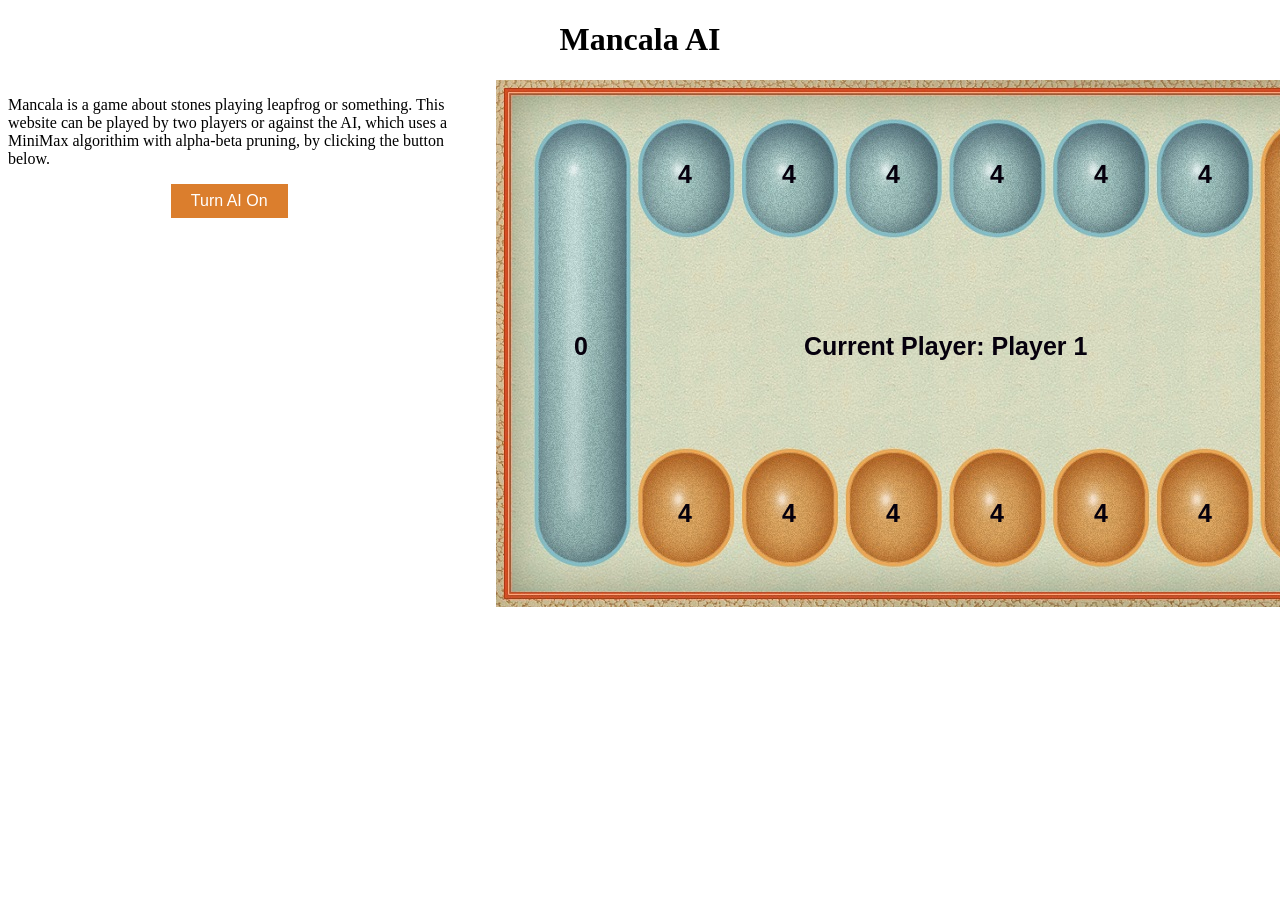
==== index.html @ ed402435 "Rename Mancala.html to index.html" ====
<!DOCTYPE html>
<html lang="en">
    <head>
        <title>
            Mancala AI
        </title>
        <script src="mancala.js"></script>
        <link rel="stylesheet" type="text/css" href="mancala.css">
    </head>
    <body>
        <h1 style="text-align:center;">
            Mancala AI
        </h1>
        <div class="row">
            <div class="column left"> <p>
                Mancala is a game about stones playing leapfrog or something. This website can be played by two players
                or against the AI, which uses a MiniMax algorithim with alpha-beta pruning, by clicking the button below. 
            </p>
            <button onclick="return AIButton()"><span id="AIButton"></span></button>
            <p>
                <div><span id="moves"></span></div>
            </p>
        </div>
            <div class="column right">
                <div class="imageContainer">
                <img src="Mancala Board.jpg" usemap="#board">
                <div class="caption current"><span id="currentPlayer"></span></div>
                <div class="caption p10"><span id="00" onclick="return Validate(board,0,0,score)"></span></div>
                <div class="caption p11"><span id="01" onclick="return Validate(board,0,1,score)"></span></div>
                <div class="caption p12"><span id="02" onclick="return Validate(board,0,2,score)"></span></div>
                <div class="caption p13"><span id="03" onclick="return Validate(board,0,3,score)"></span></div>
                <div class="caption p14"><span id="04" onclick="return Validate(board,0,4,score)"></span></div>
                <div class="caption p15"><span id="05" onclick="return Validate(board,0,5,score)"></span></div>
                <div class="caption p1s"><span id="1s"></span></div>
                <div class="caption p20"><span id="10" onclick="return Validate(board,1,0,score)"></span></div>
                <div class="caption p21"><span id="11" onclick="return Validate(board,1,1,score)"></span></div>
                <div class="caption p22"><span id="12" onclick="return Validate(board,1,2,score)"></span></div>
                <div class="caption p23"><span id="13" onclick="return Validate(board,1,3,score)"></span></div>
                <div class="caption p24"><span id="14" onclick="return Validate(board,1,4,score)"></span></div>
                <div class="caption p25"><span id="15" onclick="return Validate(board,1,5,score)"></span></div>
                <div class="caption p2s"><span id="2s"></span></div>
                </div>
            <map name="board">
                <area target="" alt="0,0" title="0,0" href="" coords="190,99,46" shape="circle" onclick="return Validate(board,0,0,score)">
                <area target="" alt="0,1" title="0,1" href="" coords="293,101,47" shape="circle" onclick="return Validate(board,0,1,score)">
                <area target="" alt="0,2" title="0,2" href="" coords="397,100,46" shape="circle" onclick="return Validate(board,0,2,score)">
                <area target="" alt="0,3" title="0,3" href="" coords="502,101,46" shape="circle" onclick="return Validate(board,0,3,score)">
                <area target="" alt="0,4" title="0,4" href="" coords="605,100,47" shape="circle" onclick="return Validate(board,0,4,score)">
                <area target="" alt="0,5" title="0,5" href="" coords="709,100,47" shape="circle" onclick="return Validate(board,0,5,score)">
                <area target="" alt="1,0" title="1,0" href="" coords="190,430,47" shape="circle" onclick="return Validate(board,1,0,score)">
                <area target="" alt="1,1" title="1,1" href="" coords="295,429,46" shape="circle" onclick="return Validate(board,1,1,score)">
                <area target="" alt="1,2" title="1,2" href="" coords="398,429,47" shape="circle" onclick="return Validate(board,1,2,score)">
                <area target="" alt="1,3" title="1,3" href="" coords="501,431,48" shape="circle" onclick="return Validate(board,1,3,score)">
                <area target="" alt="1,4" title="1,4" href="" coords="605,430,47" shape="circle" onclick="return Validate(board,1,4,score)">
                <area target="" alt="1,5" title="1,5" href="" coords="708,429,48" shape="circle" onclick="return Validate(board,1,5,score)">
            </map>
        </div>
          </div> 
        <script>
            document.getElementById("00").innerHTML = board[0][0];
            document.getElementById("01").innerHTML = board[0][1];
            document.getElementById("02").innerHTML = board[0][2];
            document.getElementById("03").innerHTML = board[0][3];
            document.getElementById("04").innerHTML = board[0][4];
            document.getElementById("05").innerHTML = board[0][5];
            document.getElementById("1s").innerHTML = score[0];
            document.getElementById("10").innerHTML = board[1][0];
            document.getElementById("11").innerHTML = board[1][1];
            document.getElementById("12").innerHTML = board[1][2];
            document.getElementById("13").innerHTML = board[1][3];
            document.getElementById("14").innerHTML = board[1][4];
            document.getElementById("15").innerHTML = board[1][5];
            document.getElementById("2s").innerHTML = score[1];
            document.getElementById("currentPlayer").innerHTML = "Current Player: Player 1"
            document.getElementById("AIButton").innerHTML = "Turn AI On"
        </script>
    </body>
</html>
---- mancala.css ----
.imageContainer {
    margin-left:36%;
    display: inline-block;
    position: relative;
    text-align: center;
    color: rgb(6, 0, 13);
 }
 .caption{
    font-size: 25px;
    font-weight: bolder;
    font-family: 'Segoe UI', Tahoma, Geneva, Verdana, sans-serif;
 }
 .p10 {
    position: absolute;
    top: 80px;
    left: 182px;
 }
 .p11 {
    position: absolute;
    top: 80px;
    left: 286px;
 }
 .p12 {
    position: absolute;
    top: 80px;
    left: 390px;
 }
 .p13 {
    position: absolute;
    top: 80px;
    left: 494px;
 }
 .p14 {
    position: absolute;
    top: 80px;
    left: 598px;
 }
 .p15 {
    position: absolute;
    top: 80px;
    left: 702px; 
 }
 .p1s {
    position: absolute;
    bottom: 250px;
    left: 78px;
 }
 .p20 {
    position: absolute;
    bottom: 83px;
    left: 182px;
 }
 .p21 {
    position: absolute;
    bottom: 83px;
    left: 286px;
 }
 .p22 {
    position: absolute;
    bottom: 83px;
    left: 390px;
 }
 .p23 {
    position: absolute;
    bottom: 83px;
    left: 494px;
 }
 .p24 {
    position: absolute;
    bottom: 83px;
    left: 598px;
 }
 .p25 {
    position: absolute;
    bottom: 83px;
    left: 702px;
 }
 .p2s {
    position: absolute;
    bottom: 250px;
    left: 803px;
 }
 .current {
   position: absolute;
   bottom: 250px;
   left: 308px;
}
.column {
   float: left;
 }
 
 .left {
   width: 35%;
   display: grid
 }
 
 .right {
   width: 10%;
 }
 button {
   background-color: #db7e2d; /* Green */
  border: none;
  color: white;
  padding: 8px 20px;
  text-align: center;
  text-decoration: none;
  display: inline-block;
  font-size: 16px;
  margin: auto;
 }
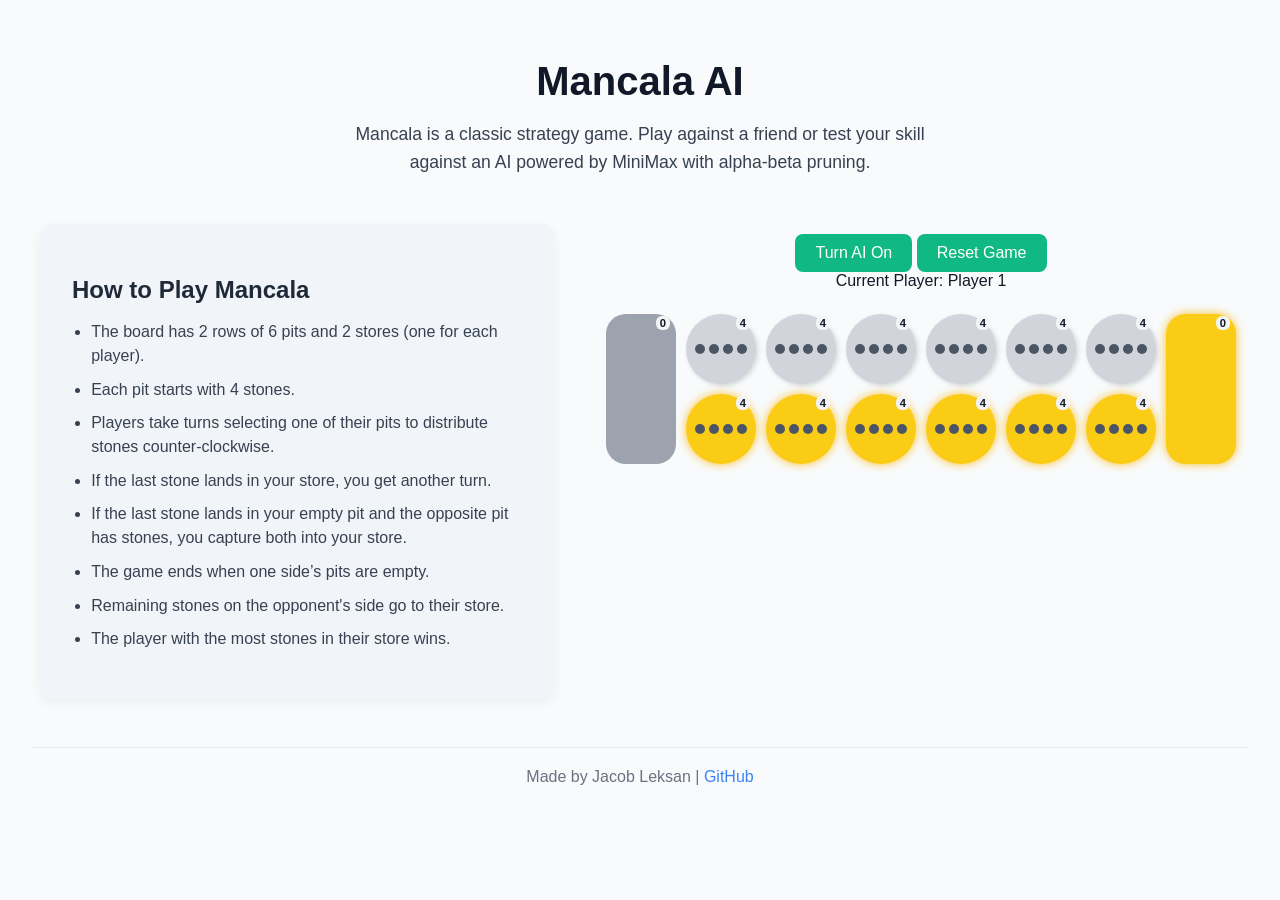
==== commit 698888c4: "Updated version" ====
--- a/index.html
+++ b/index.html
@@ -1,78 +1,72 @@
 <!DOCTYPE html>
 <html lang="en">
-    <head>
-        <title>
-            Mancala AI
-        </title>
-        <script src="mancala.js"></script>
-        <link rel="stylesheet" type="text/css" href="mancala.css">
-    </head>
-    <body>
-        <h1 style="text-align:center;">
-            Mancala AI
-        </h1>
-        <div class="row">
-            <div class="column left"> <p>
-                Mancala is a game about stones playing leapfrog or something. This website can be played by two players
-                or against the AI, which uses a MiniMax algorithim with alpha-beta pruning, by clicking the button below. 
-            </p>
-            <button onclick="return AIButton()"><span id="AIButton"></span></button>
-            <p>
-                <div><span id="moves"></span></div>
-            </p>
-        </div>
-            <div class="column right">
-                <div class="imageContainer">
-                <img src="Mancala Board.jpg" usemap="#board">
-                <div class="caption current"><span id="currentPlayer"></span></div>
-                <div class="caption p10"><span id="00" onclick="return Validate(board,0,0,score)"></span></div>
-                <div class="caption p11"><span id="01" onclick="return Validate(board,0,1,score)"></span></div>
-                <div class="caption p12"><span id="02" onclick="return Validate(board,0,2,score)"></span></div>
-                <div class="caption p13"><span id="03" onclick="return Validate(board,0,3,score)"></span></div>
-                <div class="caption p14"><span id="04" onclick="return Validate(board,0,4,score)"></span></div>
-                <div class="caption p15"><span id="05" onclick="return Validate(board,0,5,score)"></span></div>
-                <div class="caption p1s"><span id="1s"></span></div>
-                <div class="caption p20"><span id="10" onclick="return Validate(board,1,0,score)"></span></div>
-                <div class="caption p21"><span id="11" onclick="return Validate(board,1,1,score)"></span></div>
-                <div class="caption p22"><span id="12" onclick="return Validate(board,1,2,score)"></span></div>
-                <div class="caption p23"><span id="13" onclick="return Validate(board,1,3,score)"></span></div>
-                <div class="caption p24"><span id="14" onclick="return Validate(board,1,4,score)"></span></div>
-                <div class="caption p25"><span id="15" onclick="return Validate(board,1,5,score)"></span></div>
-                <div class="caption p2s"><span id="2s"></span></div>
-                </div>
-            <map name="board">
-                <area target="" alt="0,0" title="0,0" href="" coords="190,99,46" shape="circle" onclick="return Validate(board,0,0,score)">
-                <area target="" alt="0,1" title="0,1" href="" coords="293,101,47" shape="circle" onclick="return Validate(board,0,1,score)">
-                <area target="" alt="0,2" title="0,2" href="" coords="397,100,46" shape="circle" onclick="return Validate(board,0,2,score)">
-                <area target="" alt="0,3" title="0,3" href="" coords="502,101,46" shape="circle" onclick="return Validate(board,0,3,score)">
-                <area target="" alt="0,4" title="0,4" href="" coords="605,100,47" shape="circle" onclick="return Validate(board,0,4,score)">
-                <area target="" alt="0,5" title="0,5" href="" coords="709,100,47" shape="circle" onclick="return Validate(board,0,5,score)">
-                <area target="" alt="1,0" title="1,0" href="" coords="190,430,47" shape="circle" onclick="return Validate(board,1,0,score)">
-                <area target="" alt="1,1" title="1,1" href="" coords="295,429,46" shape="circle" onclick="return Validate(board,1,1,score)">
-                <area target="" alt="1,2" title="1,2" href="" coords="398,429,47" shape="circle" onclick="return Validate(board,1,2,score)">
-                <area target="" alt="1,3" title="1,3" href="" coords="501,431,48" shape="circle" onclick="return Validate(board,1,3,score)">
-                <area target="" alt="1,4" title="1,4" href="" coords="605,430,47" shape="circle" onclick="return Validate(board,1,4,score)">
-                <area target="" alt="1,5" title="1,5" href="" coords="708,429,48" shape="circle" onclick="return Validate(board,1,5,score)">
-            </map>
-        </div>
-          </div> 
-        <script>
-            document.getElementById("00").innerHTML = board[0][0];
-            document.getElementById("01").innerHTML = board[0][1];
-            document.getElementById("02").innerHTML = board[0][2];
-            document.getElementById("03").innerHTML = board[0][3];
-            document.getElementById("04").innerHTML = board[0][4];
-            document.getElementById("05").innerHTML = board[0][5];
-            document.getElementById("1s").innerHTML = score[0];
-            document.getElementById("10").innerHTML = board[1][0];
-            document.getElementById("11").innerHTML = board[1][1];
-            document.getElementById("12").innerHTML = board[1][2];
-            document.getElementById("13").innerHTML = board[1][3];
-            document.getElementById("14").innerHTML = board[1][4];
-            document.getElementById("15").innerHTML = board[1][5];
-            document.getElementById("2s").innerHTML = score[1];
-            document.getElementById("currentPlayer").innerHTML = "Current Player: Player 1"
-            document.getElementById("AIButton").innerHTML = "Turn AI On"
-        </script>
-    </body>
+<head>
+  <meta charset="UTF-8" />
+  <title>Mancala AI</title>
+  <link rel="stylesheet" href="mancala.css" />
+  <script defer src="mancala.js"></script>
+</head>
+<body>
+  <header>
+    <h1>Mancala AI</h1>
+    <p class="tagline">
+      Mancala is a classic strategy game. Play against a friend or test your skill against an AI powered by MiniMax with alpha-beta pruning.
+    </p>
+  </header>
+
+  <div class="layout">
+    <section class="how-to-play">
+      <h2>How to Play Mancala</h2>
+      <ul>
+        <li>The board has 2 rows of 6 pits and 2 stores (one for each player).</li>
+        <li>Each pit starts with 4 stones.</li>
+        <li>Players take turns selecting one of their pits to distribute stones counter-clockwise.</li>
+        <li>If the last stone lands in your store, you get another turn.</li>
+        <li>If the last stone lands in your empty pit and the opposite pit has stones, you capture both into your store.</li>
+        <li>The game ends when one side’s pits are empty.</li>
+        <li>Remaining stones on the opponent's side go to their store.</li>
+        <li>The player with the most stones in their store wins.</li>
+      </ul>
+    </section>
+
+    <section class="game-area">
+      <button id="AIButton" onclick="return AIButton()">Turn AI On</button>
+      <button id="ResetButton" onclick="return resetGame()">Reset Game</button>
+
+      <div class="info">
+        <div id="currentPlayer"></div>
+        <div id="lastMove" style="margin-top: 10px; font-weight: bold;"></div>
+      </div>
+
+      <div class="board">
+        <!-- Player 2 store -->
+        <div class="store" id="2s"></div>
+
+        <!-- Player 2 pits (right to left) -->
+        <div class="pit" id="15" onclick="Validate(board, 1, 0, score)"></div>
+        <div class="pit" id="14" onclick="Validate(board, 1, 1, score)"></div>
+        <div class="pit" id="13" onclick="Validate(board, 1, 2, score)"></div>
+        <div class="pit" id="12" onclick="Validate(board, 1, 3, score)"></div>
+        <div class="pit" id="11" onclick="Validate(board, 1, 4, score)"></div>
+        <div class="pit" id="10" onclick="Validate(board, 1, 5, score)"></div>
+
+
+        <!-- Player 1 store -->
+        <div class="store" id="1s"></div>
+
+        <!-- Player 1 pits (left to right) -->
+        <div class="pit" id="00" onclick="return Validate(board,0,0,score)"></div>
+        <div class="pit" id="01" onclick="return Validate(board,0,1,score)"></div>
+        <div class="pit" id="02" onclick="return Validate(board,0,2,score)"></div>
+        <div class="pit" id="03" onclick="return Validate(board,0,3,score)"></div>
+        <div class="pit" id="04" onclick="return Validate(board,0,4,score)"></div>
+        <div class="pit" id="05" onclick="return Validate(board,0,5,score)"></div>
+      </div>
+    </section>
+  </div>
+
+  <footer>
+    <p>Made by Jacob Leksan | <a href="https://github.com/jmleksan" target="_blank">GitHub</a></p>
+  </footer>
+</body>
 </html>
--- a/mancala.css
+++ b/mancala.css
@@ -1,112 +1,298 @@
-
-
-.imageContainer {
-    margin-left:36%;
-    display: inline-block;
-    position: relative;
-    text-align: center;
-    color: rgb(6, 0, 13);
- }
- .caption{
-    font-size: 25px;
-    font-weight: bolder;
-    font-family: 'Segoe UI', Tahoma, Geneva, Verdana, sans-serif;
- }
- .p10 {
-    position: absolute;
-    top: 80px;
-    left: 182px;
- }
- .p11 {
-    position: absolute;
-    top: 80px;
-    left: 286px;
- }
- .p12 {
-    position: absolute;
-    top: 80px;
-    left: 390px;
- }
- .p13 {
-    position: absolute;
-    top: 80px;
-    left: 494px;
- }
- .p14 {
-    position: absolute;
-    top: 80px;
-    left: 598px;
- }
- .p15 {
-    position: absolute;
-    top: 80px;
-    left: 702px; 
- }
- .p1s {
-    position: absolute;
-    bottom: 250px;
-    left: 78px;
- }
- .p20 {
-    position: absolute;
-    bottom: 83px;
-    left: 182px;
- }
- .p21 {
-    position: absolute;
-    bottom: 83px;
-    left: 286px;
- }
- .p22 {
-    position: absolute;
-    bottom: 83px;
-    left: 390px;
- }
- .p23 {
-    position: absolute;
-    bottom: 83px;
-    left: 494px;
- }
- .p24 {
-    position: absolute;
-    bottom: 83px;
-    left: 598px;
- }
- .p25 {
-    position: absolute;
-    bottom: 83px;
-    left: 702px;
- }
- .p2s {
-    position: absolute;
-    bottom: 250px;
-    left: 803px;
- }
- .current {
-   position: absolute;
-   bottom: 250px;
-   left: 308px;
-}
-.column {
-   float: left;
- }
- 
- .left {
-   width: 35%;
-   display: grid
- }
- 
- .right {
-   width: 10%;
- }
- button {
-   background-color: #db7e2d; /* Green */
+/* === General Layout & Typography === */
+body {
+  font-family: 'Segoe UI', sans-serif;
+  background: #f8fafc;
+  color: #111827;
+  margin: 0;
+  padding: 2rem;
+  text-align: center;
+}
+
+h1 {
+  font-size: 2.5rem;
+  margin-bottom: 1rem;
+}
+
+p {
+  max-width: 600px;
+  margin: 0 auto 1rem;
+  font-size: 1rem;
+  line-height: 1.6;
+}
+
+header .tagline {
+  font-size: 1.1rem;
+  color: #374151;
+  margin-bottom: 2rem;
+}
+
+/* === Button Styling === */
+button {
+  background-color: #10b981;
   border: none;
   color: white;
-  padding: 8px 20px;
+  padding: 10px 20px;
+  font-size: 1rem;
+  border-radius: 8px;
+  cursor: pointer;
+  transition: background 0.2s ease;
+  margin-top: 10px;
+}
+
+button:hover {
+  background-color: #059669;
+}
+
+button:focus {
+  outline: 2px solid #3b82f6;
+  outline-offset: 2px;
+}
+
+/* === Status Text === */
+.status {
+  margin-top: 1rem;
+  font-size: 1.2rem;
+  font-weight: 500;
+}
+
+/* === Layout Container === */
+.layout {
+  display: flex;
+  justify-content: center;
+  align-items: flex-start;
+  gap: 3rem;
+  flex-wrap: wrap;
+  max-width: 1200px;
+  margin: 3rem auto;
+}
+
+/* === How to Play Section === */
+.how-to-play {
+  flex: 1;
+  min-width: 300px;
+  max-width: 450px;
+  background: #f1f5f9;
+  padding: 2rem;
+  border-radius: 12px;
+  text-align: left;
+  box-shadow: 0 4px 12px rgba(0, 0, 0, 0.05);
+}
+
+.how-to-play h2 {
+  font-size: 1.5rem;
+  margin-bottom: 1rem;
+  color: #1f2937;
+}
+
+.how-to-play ul {
+  padding-left: 1.2rem;
+}
+
+.how-to-play li {
+  margin-bottom: 0.6rem;
+  line-height: 1.5;
+  color: #374151;
+}
+
+/* === Game Area === */
+.game-area {
+  flex: 1;
+  min-width: 360px;
   text-align: center;
+}
+
+/* === Board Layout === */
+.board {
+  display: grid;
+  grid-template-columns: 70px repeat(6, 70px) 70px;
+  grid-template-rows: 70px 70px;
+  gap: 10px;
+  margin-top: 1.5rem;
+  justify-content: center;
+  align-items: center;
+}
+
+/* === Pits & Stores === */
+.pit, .store {
+  display: flex;
+  align-items: center;
+  justify-content: center;
+  transition: background-color 0.3s ease, box-shadow 0.3s ease;
+  font-weight: bold;
+  font-size: 1.2rem;
+  position: relative;
+}
+
+.pit {
+  width: 70px;
+  height: 70px;
+  background-color: #d1d5db;
+  border-radius: 50%;
+  box-shadow: 2px 2px 5px rgba(0, 0, 0, 0.15);
+  cursor: pointer;
+}
+
+.pit:hover {
+  transform: scale(1.05);
+  background-color: #e5e7eb;
+}
+
+.store {
+  grid-row: span 2;
+  width: 70px;
+  height: 150px;
+  background-color: #9ca3af;
+  border-radius: 20px;
+  font-size: 1.5rem;
+  cursor: default;
+}
+
+/* === Player Highlighting === */
+.player1 {
+  background-color: #facc15 !important; /* yellow */
+  box-shadow: 0 0 10px #fbbf24;
+}
+
+.player2 {
+  background-color: #60a5fa !important; /* blue */
+  box-shadow: 0 0 10px #3b82f6;
+}
+
+/* === Seed (Stone) Styling === */
+.pit-content {
+  display: flex;
+  flex-wrap: wrap;
+  justify-content: center;
+  align-items: center;
+  width: 100%;
+  height: 100%;
+}
+
+.pit-content {
+  display: flex;
+  flex-wrap: wrap;
+  justify-content: center;
+  align-items: center;
+  width: 100%;
+  height: 100%;
+  position: relative;
+  padding: 4px;
+  box-sizing: border-box;
+  overflow: hidden;
+}
+
+.pit-label {
+  position: absolute;
+  top: 2px;
+  right: 6px;
+  font-size: 0.7rem;
+  font-weight: bold;
+  color: #111827;
+  background-color: #f3f4f6;
+  padding: 1px 4px;
+  border-radius: 6px;
+  pointer-events: none;
+}
+
+.seed {
+  width: 10px;
+  height: 10px;
+  border-radius: 50%;
+  background-color: #4b5563;
+  margin: 2px;
+  display: inline-block;
+  transition: transform 0.2s ease;
+}
+
+.pit-content.too-many .seed {
+  transform: scale(0.6);
+  margin: 1px;
+}
+
+/* === Seed Animation === */
+@keyframes pop {
+  from {
+    transform: scale(0.5);
+    opacity: 0;
+  }
+  to {
+    transform: scale(1);
+    opacity: 1;
+  }
+}
+
+/* === Player Labels === */
+.labels {
+  display: flex;
+  justify-content: center;
+  margin-top: 0.5rem;
+}
+
+.player-label {
+  font-size: 1.1rem;
+  color: #4b5563;
+  margin: 0 1rem;
+}
+
+.bottom-label {
+  margin-top: -1rem;
+  margin-bottom: 2rem;
+}
+
+/* === Footer === */
+footer {
+  margin-top: 3rem;
+  padding-top: 1rem;
+  border-top: 1px solid #e5e7eb;
+  font-size: 0.95rem;
+  color: #6b7280;
+}
+
+footer a {
+  color: #3b82f6;
   text-decoration: none;
-  display: inline-block;
-  font-size: 16px;
-  margin: auto;
- }+}
+
+footer a:hover {
+  text-decoration: underline;
+}
+
+/* === Responsive Adjustments === */
+@media (max-width: 768px) {
+  .layout {
+    flex-direction: column;
+    align-items: center;
+    gap: 2rem;
+  }
+
+  .how-to-play, .game-area {
+    width: 100%;
+    max-width: 90%;
+  }
+
+  .board {
+    grid-template-columns: 50px repeat(6, 50px) 50px;
+    grid-template-rows: 60px 60px;
+    gap: 6px;
+  }
+
+  .pit, .store {
+    width: 50px;
+    height: 50px;
+    font-size: 1rem;
+  }
+
+  .store {
+    height: 110px;
+  }
+
+  .seed {
+    width: 8px;
+    height: 8px;
+  }
+}
+
+.ai-move {
+  border: 3px solid red;
+  box-shadow: 0 0 10px red;
+}
